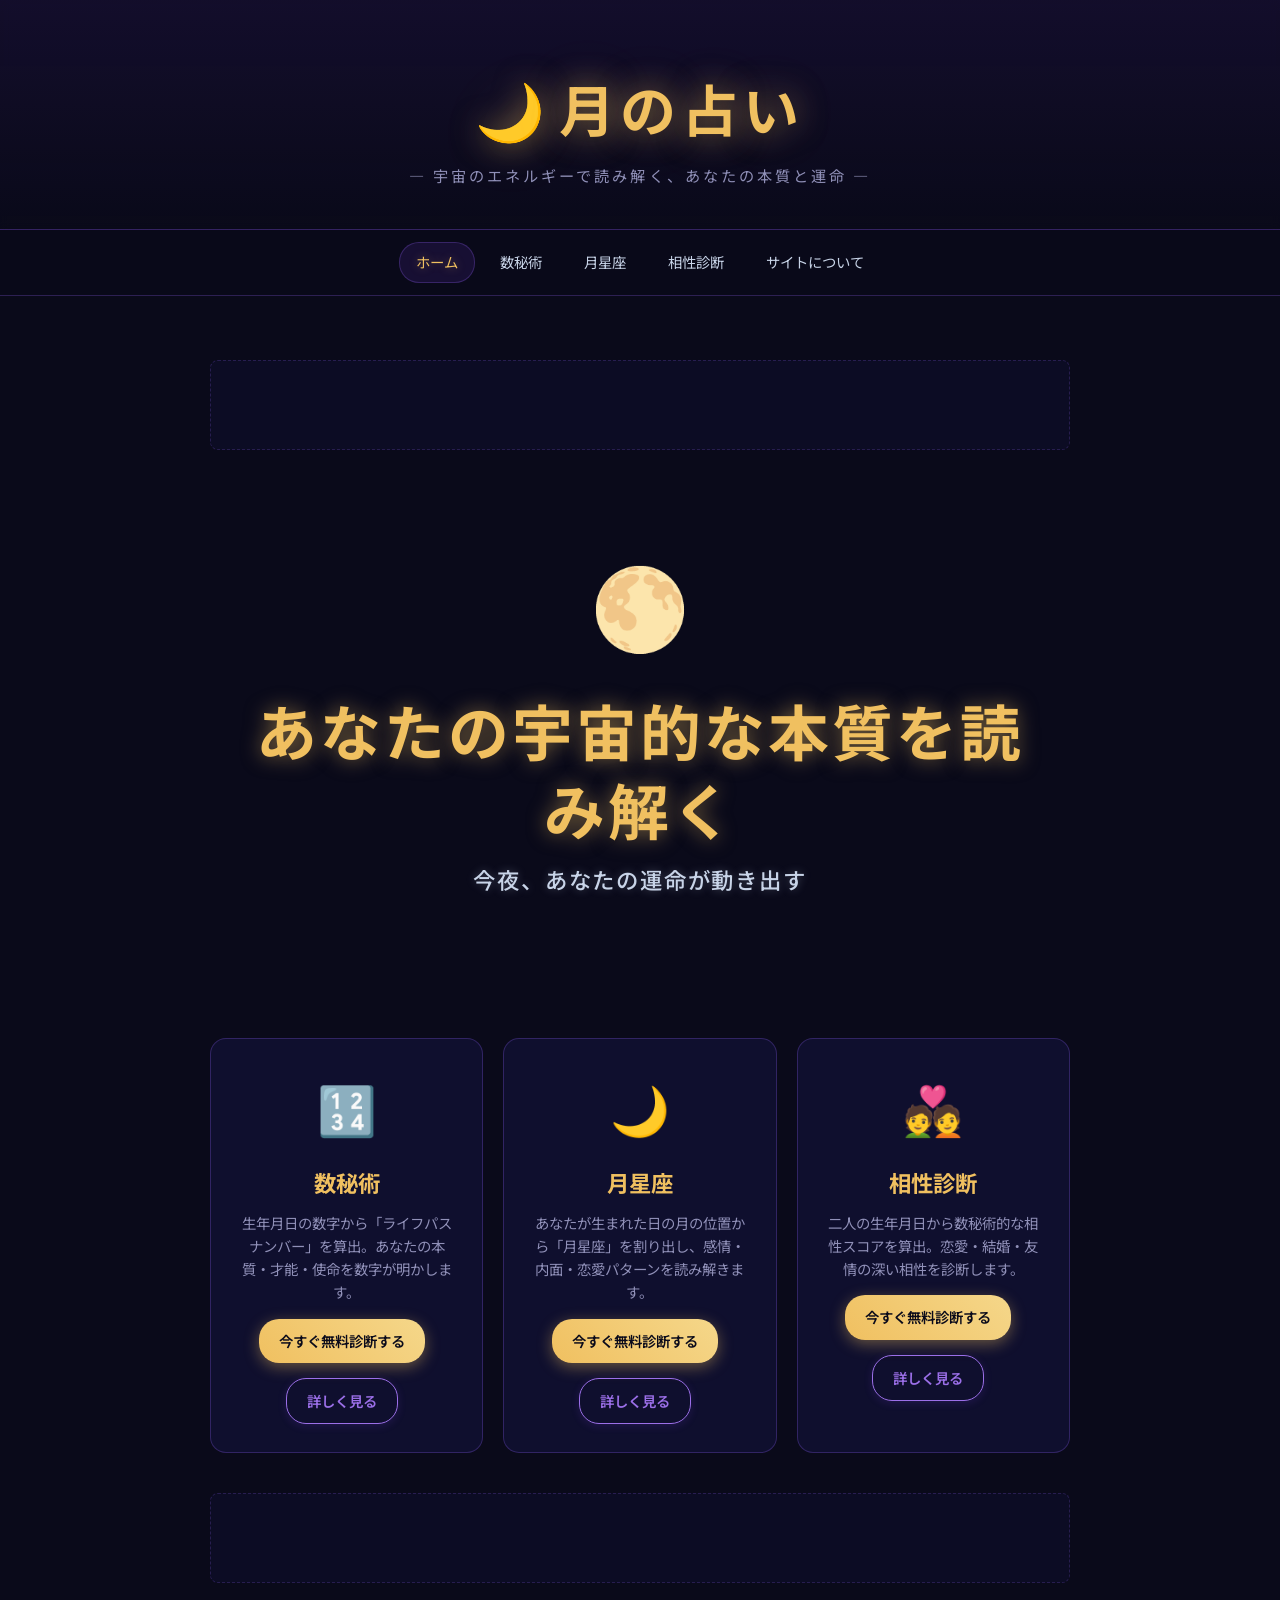
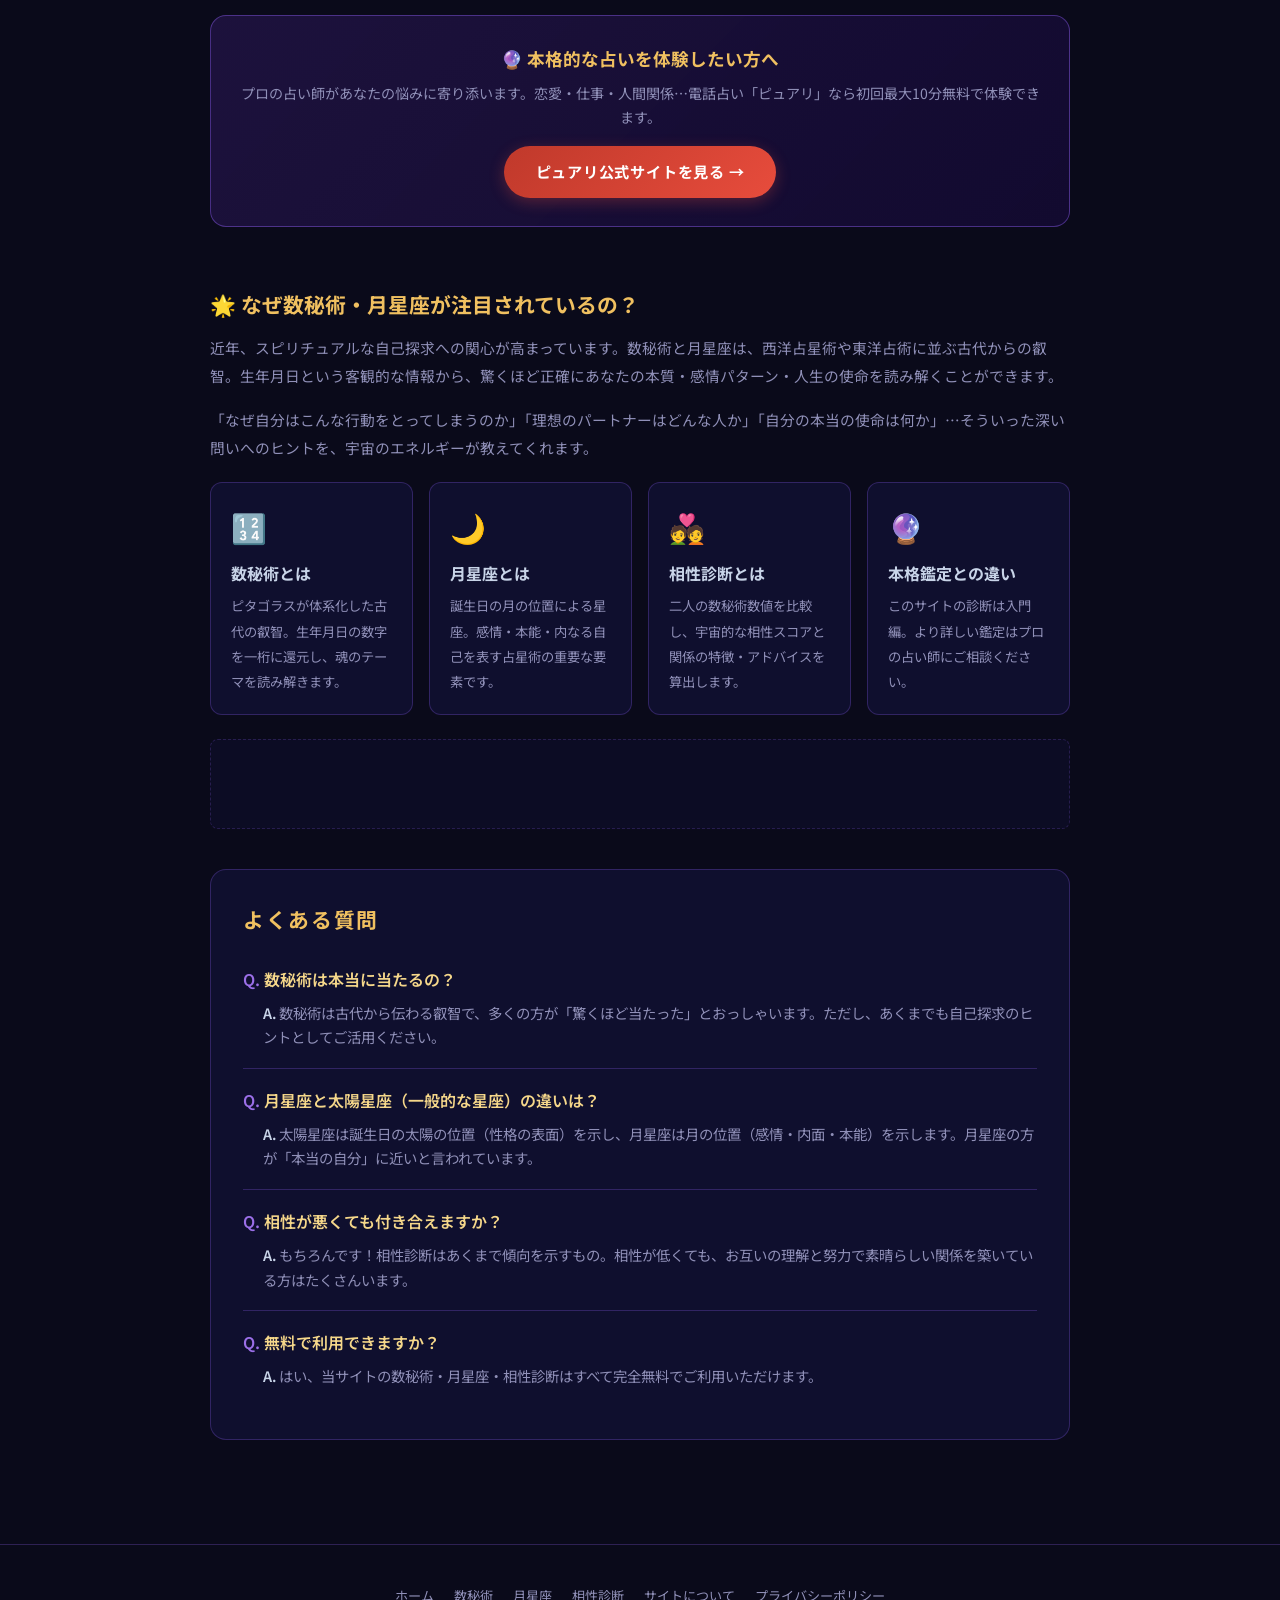
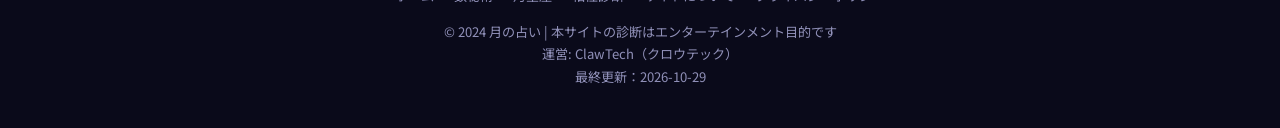
==== index.html @ c1b00e17 "信頼度表示: 運営者(ClawTech)と最終更新日を全ページに追加 フッターに運営者リンクと更新日、構造化データにdateModified/publisherを追加。 相場チェッカーで導入済みの信頼" ====
<!DOCTYPE html>
<html lang="ja">
<head>
  <meta charset="UTF-8">
  <meta name="viewport" content="width=device-width, initial-scale=1.0">
  <title>月の占い｜数秘術・月星座・相性診断【無料】生年月日で診断</title>
  <meta name="description" content="生年月日を入力するだけで数秘術・月星座・相性診断が無料でできます。あなたの本質・恋愛傾向・運命のパートナーを宇宙のエネルギーで読み解きます。">
  <meta name="keywords" content="占い,数秘術,月星座,相性診断,無料占い,生年月日,スピリチュアル,ライフパスナンバー">
  <meta name="robots" content="index, follow">
  <link rel="canonical" href="https://clawtech6477.github.io/tsuki-uranai/">

  <!-- Open Graph -->
  <meta property="og:title" content="月の占い｜数秘術・月星座・相性診断【無料】">
  <meta property="og:description" content="生年月日を入力するだけで数秘術・月星座・相性診断が無料でできます。">
  <meta property="og:type" content="website">
  <meta property="og:url" content="https://clawtech6477.github.io/tsuki-uranai/">
  <meta property="og:image" content="https://clawtech6477.github.io/tsuki-uranai/img/og-image.png">
  <meta name="twitter:card" content="summary_large_image">

  <!-- Google Fonts -->
  <link rel="preconnect" href="https://fonts.googleapis.com">
  <link rel="preconnect" href="https://fonts.gstatic.com" crossorigin>
  <link href="https://fonts.googleapis.com/css2?family=Noto+Sans+JP:wght@400;600;700&display=swap" rel="stylesheet">

  <!-- Google AdSense -->
  <script async src="https://pagead2.googlesyndication.com/pagead/js/adsbygoogle.js?client=ca-pub-XXXXXXXXXXXXXXXX" crossorigin="anonymous"></script>

  <link rel="stylesheet" href="css/style.css">

  <!-- Structured Data -->
  <script type="application/ld+json">
  {
    "@context": "https://schema.org",
    "@type": "WebSite",
    "name": "月の占い",
    "url": "https://clawtech6477.github.io/tsuki-uranai/",
    "description": "生年月日から数秘術・月星座・相性診断ができる無料スピリチュアル診断サイト",
    "dateModified": "2026-10-29",
    "publisher": { "@type": "Organization", "name": "ClawTech", "url": "https://clawtechjp.com/" },
    "potentialAction": {
      "@type": "SearchAction",
      "target": "https://clawtech6477.github.io/tsuki-uranai/search?q={search_term_string}",
      "query-input": "required name=search_term_string"
    }
  }
  </script>
<script async src="https://www.googletagmanager.com/gtag/js?id=G-RZ1TP2K3N0"></script>
<script>window.dataLayer=window.dataLayer||[];function gtag(){dataLayer.push(arguments);}gtag('js',new Date());gtag('config','G-RZ1TP2K3N0');</script>
</head>
<body>

<header>
  <div class="site-logo">
    <span class="moon-icon">🌙</span>月の占い
  </div>
  <p class="site-tagline">— 宇宙のエネルギーで読み解く、あなたの本質と運命 —</p>
</header>

<nav>
  <div class="nav-inner">
    <a href="index.html" class="active">ホーム</a>
    <a href="suuhi.html">数秘術</a>
    <a href="tsuki.html">月星座</a>
    <a href="aisho.html">相性診断</a>
    <a href="about.html">サイトについて</a>
  </div>
</nav>

<main>
  <!-- AdSense Banner Top -->
  <div class="ad-unit">
    <ins class="adsbygoogle"
         style="display:block"
         data-ad-client="ca-pub-XXXXXXXXXXXXXXXX"
         data-ad-slot="XXXXXXXXXX"
         data-ad-format="auto"
         data-full-width-responsive="true"></ins>
    <script>(adsbygoogle = window.adsbygoogle || []).push({});</script>
  </div>

  <!-- Hero -->
  <div class="hero">
    <span class="hero-moon">🌕</span>
    <h1>あなたの宇宙的な本質を読み解く</h1>
    <p class="hero-subtitle">今夜、あなたの運命が動き出す</p>
  </div>

  <!-- Feature Grid -->
  <div class="feature-grid">
    <div class="feature-card">
      <span class="feature-icon">🔢</span>
      <h2>数秘術</h2>
      <p>生年月日の数字から「ライフパスナンバー」を算出。あなたの本質・才能・使命を数字が明かします。</p>
      <div>
        <a href="suuhi.html" class="btn-primary">今すぐ無料診断する</a>
        <a href="about.html" class="btn-secondary">詳しく見る</a>
      </div>
    </div>
    <div class="feature-card">
      <span class="feature-icon">🌙</span>
      <h2>月星座</h2>
      <p>あなたが生まれた日の月の位置から「月星座」を割り出し、感情・内面・恋愛パターンを読み解きます。</p>
      <div>
        <a href="tsuki.html" class="btn-primary">今すぐ無料診断する</a>
        <a href="about.html" class="btn-secondary">詳しく見る</a>
      </div>
    </div>
    <div class="feature-card">
      <span class="feature-icon">💑</span>
      <h2>相性診断</h2>
      <p>二人の生年月日から数秘術的な相性スコアを算出。恋愛・結婚・友情の深い相性を診断します。</p>
      <div>
        <a href="aisho.html" class="btn-primary">今すぐ無料診断する</a>
        <a href="about.html" class="btn-secondary">詳しく見る</a>
      </div>
    </div>
  </div>

  <!-- AdSense Rectangle -->
  <div class="ad-unit">
    <ins class="adsbygoogle"
         style="display:block"
         data-ad-client="ca-pub-XXXXXXXXXXXXXXXX"
         data-ad-slot="XXXXXXXXXX"
         data-ad-format="rectangle"
         data-full-width-responsive="true"></ins>
    <script>(adsbygoogle = window.adsbygoogle || []).push({});</script>
  </div>

  <!-- Purely ASP Banner -->
  <div class="asp-banner">
    <h3>🔮 本格的な占いを体験したい方へ</h3>
    <p>プロの占い師があなたの悩みに寄り添います。恋愛・仕事・人間関係…電話占い「ピュアリ」なら初回最大10分無料で体験できます。</p>
    <a href="https://px.a8.net/svt/ejp?a8mat=XXXXX" rel="nofollow sponsored" target="_blank" class="btn-asp">
      ピュアリ公式サイトを見る →
    </a>
  </div>

  <!-- Info Section -->
  <div class="info-section">
    <h2>🌟 なぜ数秘術・月星座が注目されているの？</h2>
    <p>
      近年、スピリチュアルな自己探求への関心が高まっています。数秘術と月星座は、西洋占星術や東洋占術に並ぶ古代からの叡智。生年月日という客観的な情報から、驚くほど正確にあなたの本質・感情パターン・人生の使命を読み解くことができます。
    </p>
    <p>
      「なぜ自分はこんな行動をとってしまうのか」「理想のパートナーはどんな人か」「自分の本当の使命は何か」…そういった深い問いへのヒントを、宇宙のエネルギーが教えてくれます。
    </p>

    <div class="info-grid">
      <div class="info-item">
        <span class="info-icon">🔢</span>
        <h3>数秘術とは</h3>
        <p>ピタゴラスが体系化した古代の叡智。生年月日の数字を一桁に還元し、魂のテーマを読み解きます。</p>
      </div>
      <div class="info-item">
        <span class="info-icon">🌙</span>
        <h3>月星座とは</h3>
        <p>誕生日の月の位置による星座。感情・本能・内なる自己を表す占星術の重要な要素です。</p>
      </div>
      <div class="info-item">
        <span class="info-icon">💑</span>
        <h3>相性診断とは</h3>
        <p>二人の数秘術数値を比較し、宇宙的な相性スコアと関係の特徴・アドバイスを算出します。</p>
      </div>
      <div class="info-item">
        <span class="info-icon">🔮</span>
        <h3>本格鑑定との違い</h3>
        <p>このサイトの診断は入門編。より詳しい鑑定はプロの占い師にご相談ください。</p>
      </div>
    </div>
  </div>

  <!-- AdSense Bottom -->
  <div class="ad-unit">
    <ins class="adsbygoogle"
         style="display:block"
         data-ad-client="ca-pub-XXXXXXXXXXXXXXXX"
         data-ad-slot="XXXXXXXXXX"
         data-ad-format="auto"
         data-full-width-responsive="true"></ins>
    <script>(adsbygoogle = window.adsbygoogle || []).push({});</script>
  </div>

  <!-- FAQ -->
  <div class="card" style="margin-top:40px;">
    <h2 class="section-title" style="font-size:1.3rem;text-align:left;">よくある質問</h2>
    <div class="faq-item">
      <div class="faq-q">数秘術は本当に当たるの？</div>
      <div class="faq-a">数秘術は古代から伝わる叡智で、多くの方が「驚くほど当たった」とおっしゃいます。ただし、あくまでも自己探求のヒントとしてご活用ください。</div>
    </div>
    <div class="faq-item">
      <div class="faq-q">月星座と太陽星座（一般的な星座）の違いは？</div>
      <div class="faq-a">太陽星座は誕生日の太陽の位置（性格の表面）を示し、月星座は月の位置（感情・内面・本能）を示します。月星座の方が「本当の自分」に近いと言われています。</div>
    </div>
    <div class="faq-item">
      <div class="faq-q">相性が悪くても付き合えますか？</div>
      <div class="faq-a">もちろんです！相性診断はあくまで傾向を示すもの。相性が低くても、お互いの理解と努力で素晴らしい関係を築いている方はたくさんいます。</div>
    </div>
    <div class="faq-item">
      <div class="faq-q">無料で利用できますか？</div>
      <div class="faq-a">はい、当サイトの数秘術・月星座・相性診断はすべて完全無料でご利用いただけます。</div>
    </div>
  </div>
</main>

<footer>
  <div class="footer-links">
    <a href="index.html">ホーム</a>
    <a href="suuhi.html">数秘術</a>
    <a href="tsuki.html">月星座</a>
    <a href="aisho.html">相性診断</a>
    <a href="about.html">サイトについて</a>
    <a href="privacy.html">プライバシーポリシー</a>
  </div>
  <p>© 2024 月の占い | 本サイトの診断はエンターテインメント目的です</p>
  <p>運営: <a href="https://clawtechjp.com/" target="_blank" rel="noopener">ClawTech（クロウテック）</a></p>
  <p>最終更新：2026-10-29</p>
</footer>

<a href="#" class="scroll-top">↑</a>

<script src="js/main.js"></script>
</body>
</html>
---- css/style.css ----
/* =============================================
   月の占い - Main Stylesheet
   ============================================= */

:root {
  --bg-dark: #0a0a1a;
  --bg-card: #0f0f2e;
  --bg-card2: #12123a;
  --purple: #6b35c8;
  --purple-light: #9b6fe8;
  --gold: #f0c060;
  --gold-light: #f5d78a;
  --silver: #c8d4e8;
  --text: #e8e0f0;
  --text-muted: #9090b8;
  --border: rgba(150, 100, 255, 0.25);
  --glow: rgba(107, 53, 200, 0.4);
  --moon-color: #f5d78a;
}

*, *::before, *::after { box-sizing: border-box; margin: 0; padding: 0; }

html { scroll-behavior: smooth; }

body {
  font-family: 'Noto Sans JP', 'Hiragino Sans', 'Yu Gothic', sans-serif;
  background: var(--bg-dark);
  color: var(--text);
  min-height: 100vh;
  line-height: 1.7;
  background-image:
    radial-gradient(ellipse at 20% 20%, rgba(107,53,200,0.15) 0%, transparent 50%),
    radial-gradient(ellipse at 80% 80%, rgba(30,10,80,0.3) 0%, transparent 50%),
    /* Adding star background for aesthetic */
    url('data:image/svg+xml;utf8,<svg xmlns="http://www.w3.org/2000/svg" width="100%" height="100%"><rect fill="%230a0a1a" width="100%" height="100%"/><defs><filter id="filter2" x="-50%" y="-50%" width="200%" height="200%" color-interpolation-filters="sRGB"><feFlood flood-color="%23fff" result="flood"/><feComposite in="flood" in2="SourceGraphic" operator="in" result="composite"/><feGaussianBlur in="composite" stdDeviation="1.5" result="blur"/></filter><filter id="filter3" x="-50%" y="-50%" width="200%" height="200%" color-interpolation-filters="sRGB"><feFlood flood-color="%23fff" result="flood"/><feComposite in="flood" in2="SourceGraphic" operator="in" result="composite"/><feGaussianBlur in="composite" stdDeviation="1" result="blur"/></filter></defs><g filter="url(%23filter2)"><circle cx="10%" cy="15%" r="0.5" fill="%23fff"><animate attributeName="opacity" dur="3s" repeatCount="indefinite" values="0.8;0.3;0.8"/></circle><circle cx="30%" cy="40%" r="0.8" fill="%23fff"><animate attributeName="opacity" dur="4s" repeatCount="indefinite" values="0.6;0.2;0.6"/></circle><circle cx="50%" cy="10%" r="1" fill="%23fff"><animate attributeName="opacity" dur="3.5s" repeatCount="indefinite" values="0.9;0.4;0.9"/></circle><circle cx="70%" cy="60%" r="0.6" fill="%23fff"><animate attributeName="opacity" dur="2.8s" repeatCount="indefinite" values="0.5;0.1;0.5"/></circle><circle cx="85%" cy="25%" r="0.9" fill="%23fff"><animate attributeName="opacity" dur="4.2s" repeatCount="indefinite" values="0.7;0.2;0.7"/></circle><circle cx="15%" cy="70%" r="0.7" fill="%23fff"><animate attributeName="opacity" dur="3.7s" repeatCount="indefinite" values="0.4;0.1;0.4"/></circle><circle cx="60%" cy="80%" r="1.1" fill="%23fff"><animate attributeName="opacity" dur="3.2s" repeatCount="indefinite" values="0.6;0.2;0.6"/></circle><circle cx="45%" cy="55%" r="0.5" fill="%23fff"><animate attributeName="opacity" dur="4.5s" repeatCount="indefinite" values="0.3;0.1;0.3"/></circle></g><g filter="url(%23filter3)"><circle cx="20%" cy="5%" r="0.4" fill="%23fff"><animate attributeName="opacity" dur="5s" repeatCount="indefinite" values="0.7;0.2;0.7"/></circle><circle cx="5%" cy="80%" r="0.7" fill="%23fff"><animate attributeName="opacity" dur="3.9s" repeatCount="indefinite" values="0.5;0.1;0.5"/></circle><circle cx="95%" cy="70%" r="0.6" fill="%23fff"><animate attributeName="opacity" dur="4.1s" repeatCount="indefinite" values="0.8;0.3;0.8"/></circle></g></svg>') no-repeat center center / cover;
}

header {
  position: relative;
  z-index: 10;
  text-align: center;
  padding: 60px 20px 40px;
  border-bottom: 1px solid var(--border);
  background: linear-gradient(180deg, rgba(107,53,200,0.1) 0%, transparent 100%);
  /* Ensure header background doesn't block stars */
  background-color: rgba(10, 10, 26, 0.7);
  backdrop-filter: blur(5px);
}

.site-logo {
  font-size: clamp(2rem, 6vw, 3.5rem);
  font-weight: 700;
  letter-spacing: 0.1em;
  color: var(--gold);
  text-shadow: 0 0 30px rgba(240,192,96,0.5), 0 0 60px rgba(240,192,96,0.2);
  margin-bottom: 8px;
}

.site-logo .moon-icon {
  display: inline-block;
  margin-right: 8px;
  animation: moonPulse 3s ease-in-out infinite;
}

@keyframes moonPulse {
  0%, 100% { text-shadow: 0 0 20px rgba(240,192,96,0.6); }
  50% { text-shadow: 0 0 40px rgba(240,192,96,0.9), 0 0 80px rgba(240,192,96,0.4); }
}

.site-tagline {
  color: var(--text-muted);
  font-size: 0.95rem;
  letter-spacing: 0.2em;
}

/* ---- Navigation ---- */
nav {
  position: sticky;
  top: 0;
  z-index: 100;
  background: rgba(10,10,26,0.95);
  backdrop-filter: blur(12px);
  border-bottom: 1px solid var(--border);
  padding: 0 20px;
}

.nav-inner {
  max-width: 900px;
  margin: 0 auto;
  display: flex;
  align-items: center;
  justify-content: center;
  gap: 8px;
  flex-wrap: wrap;
  padding: 12px 0;
}

.nav-inner a {
  color: var(--silver);
  text-decoration: none;
  padding: 7px 16px;
  border-radius: 20px;
  font-size: 0.9rem;
  transition: all 0.25s;
  border: 1px solid transparent;
}

.nav-inner a:hover,
.nav-inner a.active {
  color: var(--gold);
  border-color: var(--border);
  background: rgba(107,53,200,0.15);
  text-shadow: 0 0 10px rgba(240,192,96,0.4);
}

/* ---- Main Layout ---- */
main {
  position: relative;
  z-index: 1;
  max-width: 900px;
  margin: 0 auto;
  padding: 40px 20px 80px;
}

/* ---- Section Headings ---- */
.section-title {
  text-align: center;
  font-size: clamp(1.5rem, 4vw, 2.2rem);
  color: var(--gold);
  margin-bottom: 10px;
  letter-spacing: 0.08em;
}

.section-subtitle {
  text-align: center;
  color: var(--text-muted);
  margin-bottom: 40px;
  font-size: 0.95rem;
}

.divider {
  width: 60px;
  height: 2px;
  background: linear-gradient(90deg, transparent, var(--purple-light), transparent);
  margin: 12px auto 40px;
}

/* ---- Cards ---- */
.card {
  background: var(--bg-card);
  border: 1px solid var(--border);
  border-radius: 16px;
  padding: 32px;
  margin-bottom: 24px;
  transition: border-color 0.3s, box-shadow 0.3s;
}

.card:hover {
  border-color: rgba(150,100,255,0.5);
  box-shadow: 0 4px 30px var(--glow);
}

/* ---- Hero Section ---- */
.hero {
  text-align: center;
  padding: 60px 20px;
}

.hero-moon {
  font-size: 5rem;
  display: block;
  margin-bottom: 20px;
  animation: moonFloat 4s ease-in-out infinite;
}

@keyframes moonFloat {
  0%, 100% { transform: translateY(0); }
  50% { transform: translateY(-12px); }
}

.hero h1 {
  font-size: clamp(2rem, 6vw, 3.8rem); /* Larger, more impactful font size */
  color: var(--gold);
  margin-bottom: 12px; /* Reduced margin, subtitle comes next */
  line-height: 1.3;
  letter-spacing: 0.05em;
  text-shadow: 0 0 20px rgba(240,192,96,0.5); /* Enhanced text shadow */
}

.hero-subtitle { /* New style for the catchphrase */
  color: var(--silver); /* Brighter color */
  max-width: 600px;
  margin: 0 auto 40px; /* More space below */
  font-size: clamp(1rem, 2.5vw, 1.4rem); /* Responsive font size */
  font-weight: 500;
  letter-spacing: 0.08em;
  text-shadow: 0 0 10px rgba(192,204,232,0.3);
}

.feature-actions { /* Styling for the new CTA buttons within feature cards */
  margin-top: 20px;
  display: flex;
  flex-direction: column;
  gap: 10px;
}

/* ---- Feature Grid ---- */
.feature-grid {
  display: grid;
  grid-template-columns: repeat(auto-fit, minmax(240px, 1fr));
  gap: 20px;
  margin: 40px 0;
}

.feature-card {
  background: var(--bg-card);
  border: 1px solid var(--border);
  border-radius: 16px;
  padding: 28px 24px;
  text-align: center;
  text-decoration: none;
  color: var(--text);
  transition: all 0.3s;
  display: block;
}

.feature-card:hover {
  border-color: rgba(150,100,255,0.5);
  box-shadow: 0 8px 30px var(--glow);
  transform: translateY(-5px);
}

.feature-icon {
  font-size: 3rem;
  margin-bottom: 15px;
  display: block;
}

.feature-card h2 {
  font-size: 1.4rem;
  color: var(--gold);
  margin-bottom: 10px;
}

.feature-card p {
  font-size: 0.9rem;
  color: var(--text-muted);
  line-height: 1.6;
}

/* ボタンのスタイルを調整 */
.feature-card .btn-primary,
.feature-card .btn-secondary {
  display: inline-block; /* インラインブロックで横並びに */
  width: auto; /* 幅を自動調整 */
  padding: 10px 20px;
  border-radius: 20px;
  font-size: 0.9rem;
  font-weight: 600;
  text-decoration: none;
  transition: all 0.3s ease;
  margin-top: 15px; /* カード内の要素としてマージンを調整 */
  margin-right: 10px; /* ボタン間のスペース */
}

.feature-card .btn-primary {
  background-image: linear-gradient(45deg, var(--gold), var(--gold-light));
  color: var(--bg-dark);
  border: none;
  box-shadow: 0 4px 15px rgba(240,192,96,0.4);
}

.feature-card .btn-primary:hover {
  transform: translateY(-2px);
  box-shadow: 0 6px 20px rgba(240,192,96,0.6);
}

.feature-card .btn-secondary {
  background: transparent;
  color: var(--purple-light);
  border: 1px solid var(--purple-light);
  box-shadow: 0 2px 8px rgba(107,53,200,0.2);
}

.feature-card .btn-secondary:hover {
  background: rgba(107,53,200,0.1);
  color: var(--gold);
  border-color: var(--gold);
}

/* ---- Form Styles ---- */
.uranai-form {
  background: var(--bg-card);
  border: 1px solid var(--border);
  border-radius: 20px;
  padding: 40px 36px;
  margin-bottom: 32px;
  box-shadow: 0 0 30px rgba(107, 53, 200, 0.1); /* Subtle glow for forms too */
}

.form-title {
  font-size: 1.4rem;
  color: var(--gold);
  margin-bottom: 24px;
  text-align: center;
}

.form-group {
  margin-bottom: 20px;
}

.form-group label {
  display: block;
  color: var(--silver);
  font-size: 0.9rem;
  margin-bottom: 8px;
  letter-spacing: 0.05em;
}

.form-group input,
.form-group select {
  width: 100%;
  background: rgba(15,15,46,0.8);
  border: 1px solid var(--border);
  border-radius: 10px;
  padding: 12px 16px;
  color: var(--text);
  font-size: 1rem;
  font-family: inherit;
  transition: border-color 0.25s, box-shadow 0.25s;
  appearance: none;
}

.form-group input:focus,
.form-group select:focus {
  outline: none;
  border-color: var(--purple-light);
  box-shadow: 0 0 0 3px rgba(107,53,200,0.2);
}

.form-row {
  display: grid;
  grid-template-columns: 1fr 1fr;
  gap: 16px;
}

.btn-uranai {
  display: block;
  width: 100%;
  padding: 18px 24px; /* Larger padding */
  background: linear-gradient(135deg, var(--purple-light), var(--purple)); /* Lighter purple dominant */
  border: none; /* Remove border for a cleaner look */
  border-radius: 15px; /* More rounded corners */
  color: #fff;
  font-size: 1.2rem; /* Larger font size */
  font-family: inherit;
  font-weight: 700; /* Bolder font */
  letter-spacing: 0.12em; /* More spacing */
  cursor: pointer;
  transition: all 0.35s ease; /* Smoother transition */
  margin-top: 15px; /* More space above */
  text-shadow: 0 0 15px rgba(255,255,255,0.4); /* Stronger text shadow */
  box-shadow: 0 8px 30px var(--glow); /* Pronounced shadow */
}

.btn-uranai:hover {
  background: linear-gradient(135deg, var(--purple), #4a1fa8); /* Deeper shade on hover */
  box-shadow: 0 12px 40px rgba(107,53,200,0.6); /* Even stronger shadow */
  transform: translateY(-4px) scale(1.01); /* Lift and subtle scale */
}

.btn-uranai:active {
  transform: translateY(0);
  box-shadow: 0 4px 15px var(--glow); /* Reset shadow on active */
}

/* ---- Result Box ---- */
#result, .result-box {
  display: none;
  background: linear-gradient(135deg, rgba(15,15,46,0.95), rgba(30,15,70,0.95));
  border: 1px solid var(--purple-light);
  border-radius: 20px;
  padding: 40px 36px;
  margin-top: 24px;
  position: relative;
  overflow: hidden;
}

#result.show, .result-box.show {
  display: block;
  animation: fadeInUp 0.5s ease-out;
}

@keyframes fadeInUp {
  from { opacity: 0; transform: translateY(20px); }
  to { opacity: 1; transform: translateY(0); }
}

#result::before, .result-box::before {
  content: '';
  position: absolute;
  top: -50%;
  right: -20%;
  width: 300px;
  height: 300px;
  background: radial-gradient(circle, rgba(107,53,200,0.1) 0%, transparent 70%);
  pointer-events: none;
}

.result-number {
  font-size: 5rem;
  font-weight: 700;
  color: var(--gold);
  text-align: center;
  display: block;
  text-shadow: 0 0 30px rgba(240,192,96,0.5);
  margin-bottom: 8px;
}

.result-title {
  font-size: 1.6rem;
  color: var(--gold-light);
  text-align: center;
  margin-bottom: 20px;
}

.result-sign {
  font-size: 3.5rem;
  text-align: center;
  display: block;
  margin-bottom: 12px;
  animation: moonFloat 4s ease-in-out infinite;
}

.result-label {
  display: inline-block;
  background: rgba(107,53,200,0.3);
  border: 1px solid var(--purple-light);
  border-radius: 8px;
  padding: 4px 14px;
  font-size: 0.85rem;
  color: var(--purple-light);
  margin-bottom: 12px;
}

.result-section {
  margin-bottom: 24px;
}

.result-section h3 {
  color: var(--gold);
  font-size: 1rem;
  margin-bottom: 10px;
  padding-bottom: 6px;
  border-bottom: 1px solid var(--border);
  letter-spacing: 0.08em;
}

.result-section p {
  color: var(--text);
  font-size: 0.95rem;
  line-height: 1.8;
}

.trait-list {
  display: flex;
  flex-wrap: wrap;
  gap: 8px;
  margin-top: 10px;
}

.trait-tag {
  padding: 4px 14px;
  border-radius: 20px;
  font-size: 0.82rem;
  background: rgba(107,53,200,0.2);
  border: 1px solid var(--border);
  color: var(--silver);
}

.compatibility-score {
  text-align: center;
  margin-bottom: 28px;
}

.score-circle {
  display: inline-block;
  width: 120px;
  height: 120px;
  border-radius: 50%;
  border: 3px solid var(--gold);
  line-height: 1;
  display: flex;
  align-items: center;
  justify-content: center;
  flex-direction: column;
  margin: 0 auto 12px;
  background: radial-gradient(circle, rgba(240,192,96,0.1) 0%, transparent 70%);
  box-shadow: 0 0 30px rgba(240,192,96,0.2);
}

.score-num {
  font-size: 2.4rem;
  font-weight: 700;
  color: var(--gold);
  line-height: 1;
}

.score-pct {
  font-size: 0.8rem;
  color: var(--gold-light);
}

.score-bar-wrap {
  background: rgba(255,255,255,0.08);
  border-radius: 8px;
  height: 10px;
  margin: 8px 0;
  overflow: hidden;
}

.score-bar {
  height: 100%;
  border-radius: 8px;
  background: linear-gradient(90deg, var(--purple), var(--gold));
  transition: width 1s ease-out;
}

/* ---- AdSense Placeholders ---- */
.ad-unit {
  background: rgba(15,15,46,0.5);
  border: 1px dashed rgba(150,100,255,0.2);
  border-radius: 8px;
  padding: 12px;
  text-align: center;
  margin: 24px 0;
  min-height: 90px;
  display: flex;
  align-items: center;
  justify-content: center;
  color: var(--text-muted);
  font-size: 0.75rem;
}

.ad-unit ins { display: block; width: 100%; }

/* ---- ASP Banner ---- */
.asp-banner {
  background: linear-gradient(135deg, rgba(107,53,200,0.2), rgba(30,10,80,0.4));
  border: 1px solid rgba(150,100,255,0.4);
  border-radius: 16px;
  padding: 28px 24px;
  text-align: center;
  margin: 32px 0;
}

.asp-banner h3 {
  color: var(--gold);
  font-size: 1.1rem;
  margin-bottom: 8px;
}

.asp-banner p {
  color: var(--text-muted);
  font-size: 0.88rem;
  margin-bottom: 16px;
}

.btn-asp {
  display: inline-block;
  padding: 13px 32px;
  background: linear-gradient(135deg, #c0392b, #e74c3c);
  border-radius: 30px;
  color: #fff;
  text-decoration: none;
  font-weight: 700;
  font-size: 0.95rem;
  letter-spacing: 0.05em;
  transition: all 0.3s;
  box-shadow: 0 4px 15px rgba(231,76,60,0.3);
}

.btn-asp:hover {
  transform: translateY(-2px);
  box-shadow: 0 6px 25px rgba(231,76,60,0.5);
}

/* ---- Info Sections ---- */
.info-section {
  margin-top: 60px;
}

.info-section h2 {
  font-size: 1.3rem;
  color: var(--gold);
  margin-bottom: 12px;
}

.info-section p {
  color: var(--text-muted);
  font-size: 0.92rem;
  line-height: 1.9;
  margin-bottom: 16px;
}

.info-grid {
  display: grid;
  grid-template-columns: repeat(auto-fit, minmax(200px, 1fr));
  gap: 16px;
  margin: 20px 0;
}

.info-item {
  background: var(--bg-card);
  border: 1px solid var(--border);
  border-radius: 12px;
  padding: 20px;
}

.info-item .info-icon {
  font-size: 1.8rem;
  margin-bottom: 8px;
  display: block;
}

.info-item h3 {
  font-size: 1rem;
  color: var(--silver);
  margin-bottom: 6px;
}

.info-item p {
  font-size: 0.83rem;
  color: var(--text-muted);
  margin-bottom: 0;
}

/* ---- FAQ ---- */
.faq-item {
  border-bottom: 1px solid var(--border);
  padding: 18px 0;
}

.faq-item:last-child { border-bottom: none; }

.faq-q {
  color: var(--gold-light);
  font-weight: 600;
  margin-bottom: 8px;
  cursor: pointer;
}

.faq-q::before { content: 'Q. '; color: var(--purple-light); }

.faq-a {
  color: var(--text-muted);
  font-size: 0.9rem;
  padding-left: 20px;
}

.faq-a::before { content: 'A. '; color: var(--silver); font-weight: 600; }

/* ---- Footer ---- */
footer {
  position: relative;
  z-index: 1;
  text-align: center;
  padding: 40px 20px;
  border-top: 1px solid var(--border);
  color: var(--text-muted);
  font-size: 0.82rem;
}

footer a {
  color: var(--text-muted);
  text-decoration: none;
}

footer a:hover { color: var(--gold); }

.footer-links {
  display: flex;
  justify-content: center;
  gap: 20px;
  margin-bottom: 14px;
  flex-wrap: wrap;
}

/* ---- Breadcrumb ---- */
.breadcrumb {
  font-size: 0.82rem;
  color: var(--text-muted);
  margin-bottom: 28px;
}

.breadcrumb a {
  color: var(--text-muted);
  text-decoration: none;
}

.breadcrumb a:hover { color: var(--gold); }

.breadcrumb span { margin: 0 6px; }

/* ---- Responsive ---- */
@media (max-width: 600px) {
  .uranai-form { padding: 28px 20px; }
  #result, .result-box { padding: 28px 20px; }
  .form-row { grid-template-columns: 1fr; }
  .asp-banner { padding: 22px 16px; }
}

/* ---- Loading Animation ---- */
.loading {
  text-align: center;
  padding: 20px;
  display: none;
}

.loading.show { display: block; }

.spinner {
  display: inline-block;
  width: 40px;
  height: 40px;
  border: 3px solid rgba(107,53,200,0.3);
  border-top-color: var(--purple-light);
  border-radius: 50%;
  animation: spin 0.8s linear infinite;
}

@keyframes spin { to { transform: rotate(360deg); } }

/* ---- Scroll to top ---- */
.scroll-top {
  position: fixed;
  bottom: 30px;
  right: 30px;
  width: 44px;
  height: 44px;
  background: rgba(107,53,200,0.8);
  border: 1px solid var(--purple-light);
  border-radius: 50%;
  cursor: pointer;
  display: none;
  align-items: center;
  justify-content: center;
  font-size: 1.2rem;
  color: white;
  transition: all 0.3s;
  z-index: 200;
  text-decoration: none;
}

.scroll-top.show { display: flex; }
.scroll-top:hover { background: var(--purple); box-shadow: 0 4px 15px var(--glow); }
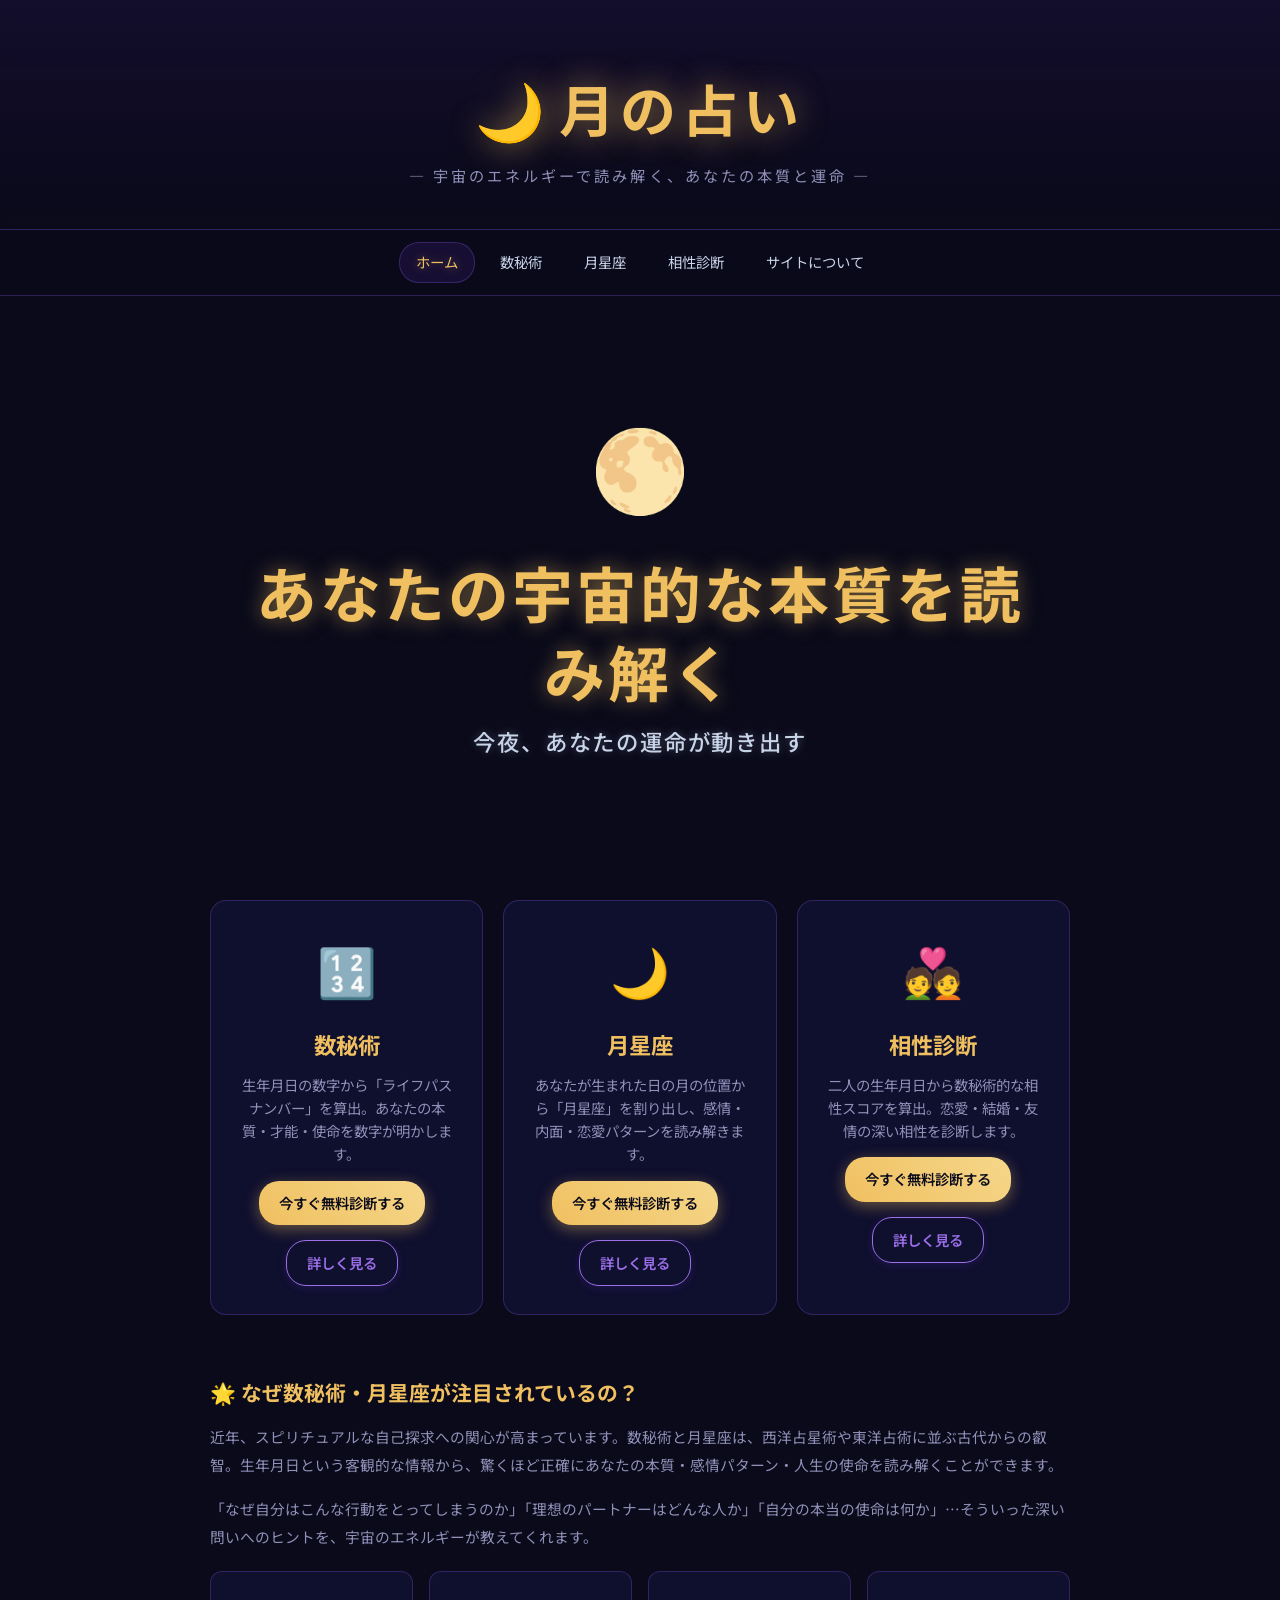
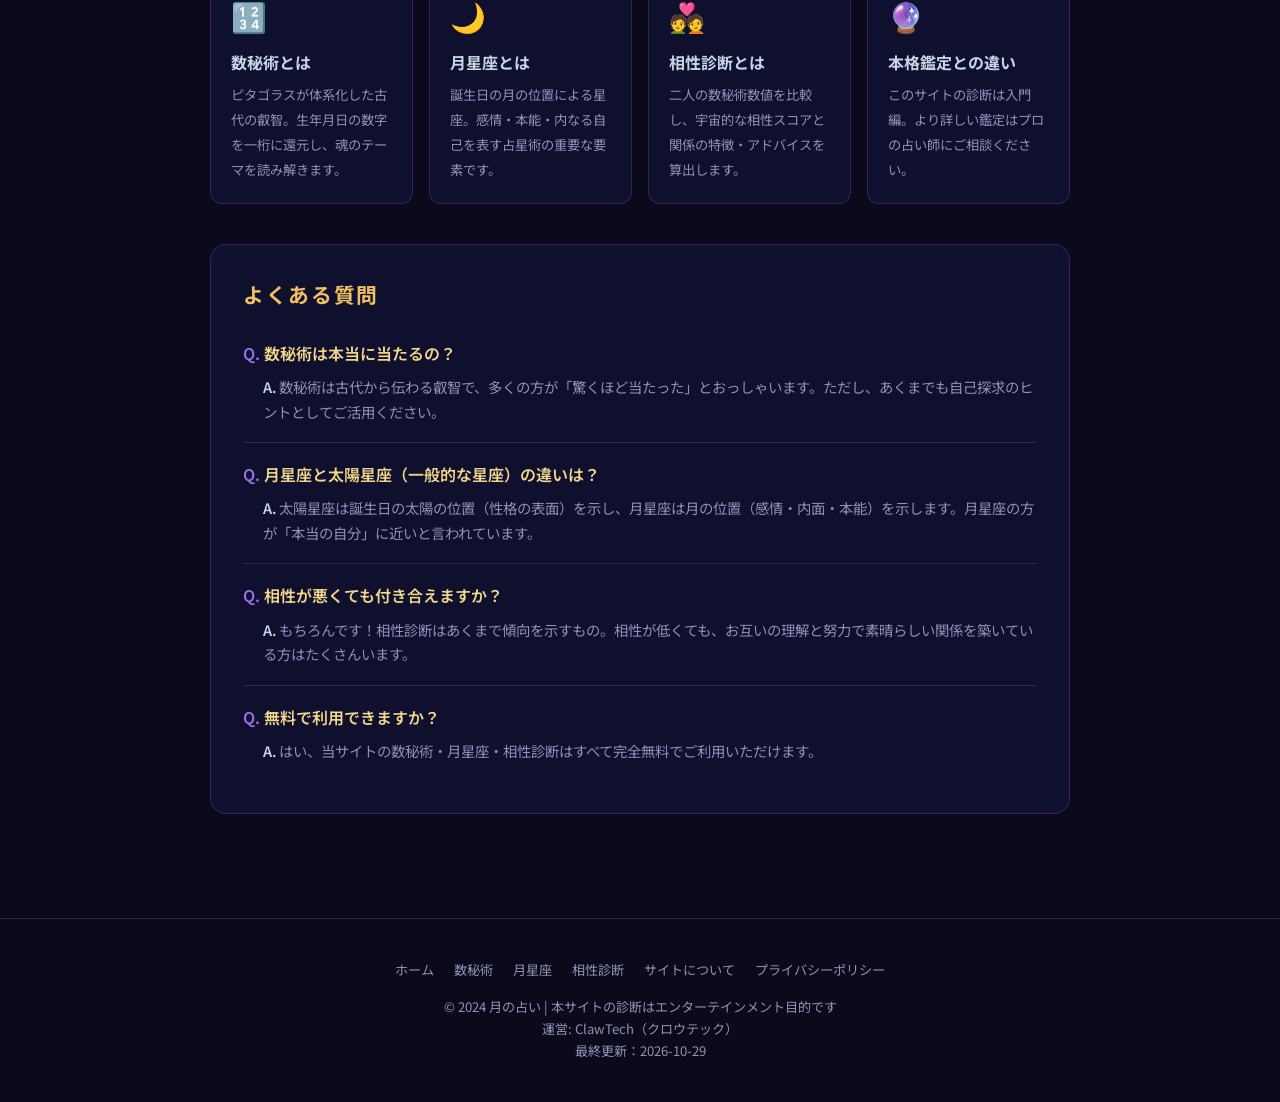
==== commit d893a5a9: "仮の広告枠とダミーのアフィリンク(a8mat=XXXXX)を削除 Co-Authored-By: Claude Opus 5.5 <noreply@anthropic.com> Claude-Sess" ====
--- a/index.html
+++ b/index.html
@@ -20,10 +20,9 @@
   <!-- Google Fonts -->
   <link rel="preconnect" href="https://fonts.googleapis.com">
   <link rel="preconnect" href="https://fonts.gstatic.com" crossorigin>
-  <link href="https://fonts.googleapis.com/css2?family=Noto+Sans+JP:wght@400;600;700&display=swap" rel="stylesheet">
+  <link rel="preload" as="style" href="https://fonts.googleapis.com/css2?family=Noto+Sans+JP:wght@400;600;700&display=optional" onload="this.onload=null;this.rel='stylesheet'"><noscript><link rel="preload" as="style" href="https://fonts.googleapis.com/css2?family=Noto+Sans+JP:wght@400;600;700&display=optional" onload="this.onload=null;this.rel='stylesheet'"><noscript><link rel="stylesheet" href="https://fonts.googleapis.com/css2?family=Noto+Sans+JP:wght@400;600;700&display=optional"></noscript></noscript>
 
   <!-- Google AdSense -->
-  <script async src="https://pagead2.googlesyndication.com/pagead/js/adsbygoogle.js?client=ca-pub-XXXXXXXXXXXXXXXX" crossorigin="anonymous"></script>
 
   <link rel="stylesheet" href="css/style.css">
 
@@ -67,16 +66,6 @@
 </nav>
 
 <main>
-  <!-- AdSense Banner Top -->
-  <div class="ad-unit">
-    <ins class="adsbygoogle"
-         style="display:block"
-         data-ad-client="ca-pub-XXXXXXXXXXXXXXXX"
-         data-ad-slot="XXXXXXXXXX"
-         data-ad-format="auto"
-         data-full-width-responsive="true"></ins>
-    <script>(adsbygoogle = window.adsbygoogle || []).push({});</script>
-  </div>
 
   <!-- Hero -->
   <div class="hero">
@@ -116,26 +105,6 @@
     </div>
   </div>
 
-  <!-- AdSense Rectangle -->
-  <div class="ad-unit">
-    <ins class="adsbygoogle"
-         style="display:block"
-         data-ad-client="ca-pub-XXXXXXXXXXXXXXXX"
-         data-ad-slot="XXXXXXXXXX"
-         data-ad-format="rectangle"
-         data-full-width-responsive="true"></ins>
-    <script>(adsbygoogle = window.adsbygoogle || []).push({});</script>
-  </div>
-
-  <!-- Purely ASP Banner -->
-  <div class="asp-banner">
-    <h3>🔮 本格的な占いを体験したい方へ</h3>
-    <p>プロの占い師があなたの悩みに寄り添います。恋愛・仕事・人間関係…電話占い「ピュアリ」なら初回最大10分無料で体験できます。</p>
-    <a href="https://px.a8.net/svt/ejp?a8mat=XXXXX" rel="nofollow sponsored" target="_blank" class="btn-asp">
-      ピュアリ公式サイトを見る →
-    </a>
-  </div>
-
   <!-- Info Section -->
   <div class="info-section">
     <h2>🌟 なぜ数秘術・月星座が注目されているの？</h2>
@@ -168,17 +137,6 @@
         <p>このサイトの診断は入門編。より詳しい鑑定はプロの占い師にご相談ください。</p>
       </div>
     </div>
-  </div>
-
-  <!-- AdSense Bottom -->
-  <div class="ad-unit">
-    <ins class="adsbygoogle"
-         style="display:block"
-         data-ad-client="ca-pub-XXXXXXXXXXXXXXXX"
-         data-ad-slot="XXXXXXXXXX"
-         data-ad-format="auto"
-         data-full-width-responsive="true"></ins>
-    <script>(adsbygoogle = window.adsbygoogle || []).push({});</script>
   </div>
 
   <!-- FAQ -->
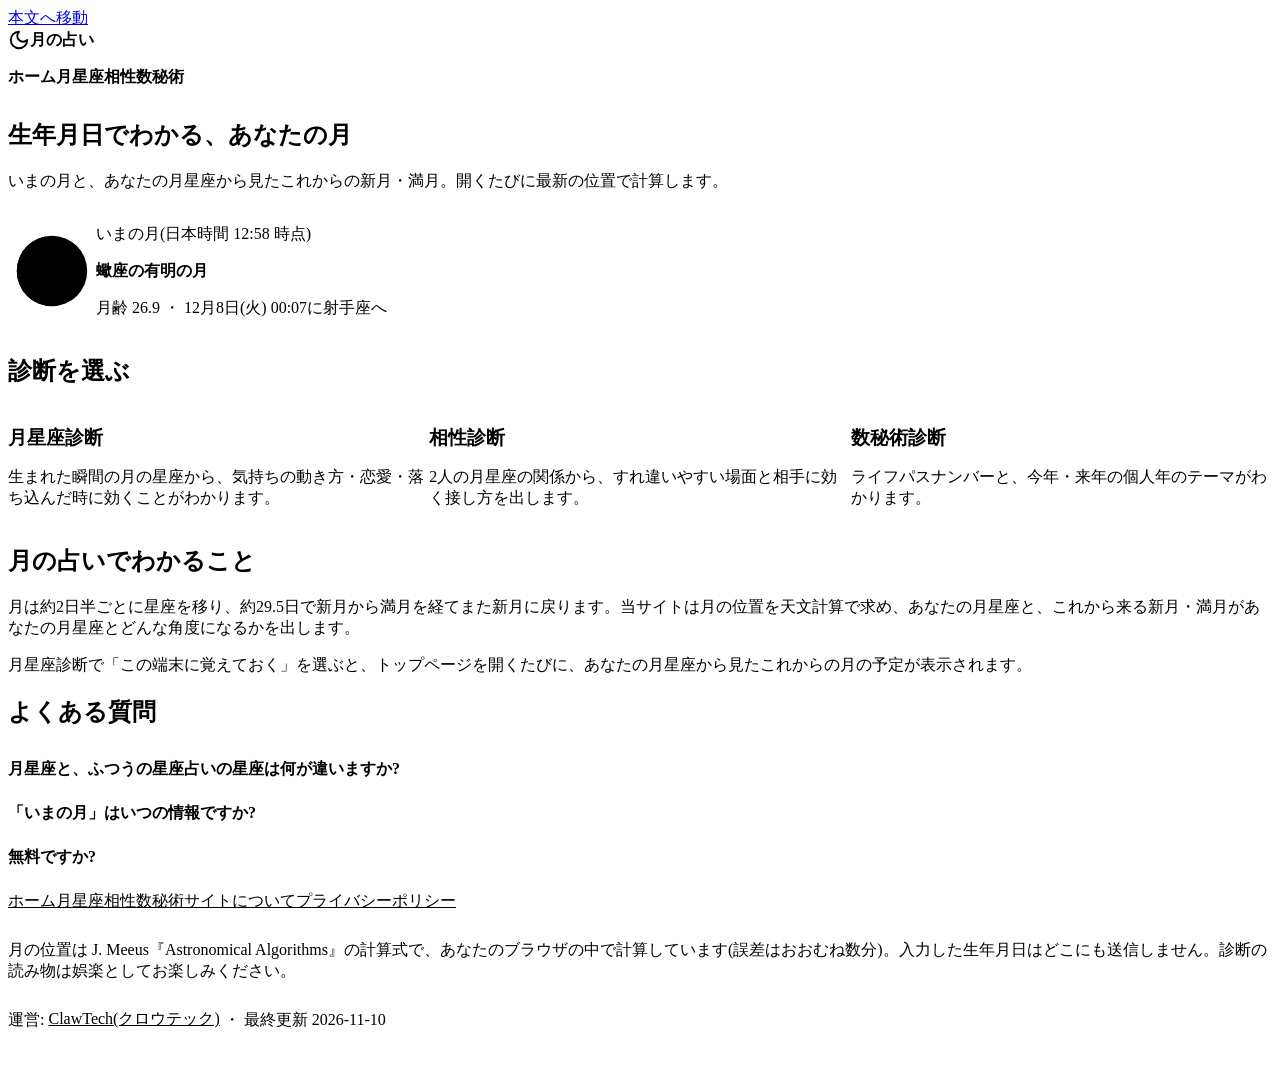
==== commit d05ba8e0: "月の占いを作り直し: 天文計算(Meeus)で月星座・切替時刻・新月満月、ct-ui化、偽待ち/ダミーリンク撤去 Co-Authored-By: Claude Opus 5.5 <noreply@an" ====
--- a/index.html
+++ b/index.html
@@ -1,182 +1,50 @@
 <!DOCTYPE html>
 <html lang="ja">
 <head>
-  <meta charset="UTF-8">
-  <meta name="viewport" content="width=device-width, initial-scale=1.0">
-  <title>月の占い｜数秘術・月星座・相性診断【無料】生年月日で診断</title>
-  <meta name="description" content="生年月日を入力するだけで数秘術・月星座・相性診断が無料でできます。あなたの本質・恋愛傾向・運命のパートナーを宇宙のエネルギーで読み解きます。">
-  <meta name="keywords" content="占い,数秘術,月星座,相性診断,無料占い,生年月日,スピリチュアル,ライフパスナンバー">
-  <meta name="robots" content="index, follow">
-  <link rel="canonical" href="https://clawtech6477.github.io/tsuki-uranai/">
-
-  <!-- Open Graph -->
-  <meta property="og:title" content="月の占い｜数秘術・月星座・相性診断【無料】">
-  <meta property="og:description" content="生年月日を入力するだけで数秘術・月星座・相性診断が無料でできます。">
-  <meta property="og:type" content="website">
-  <meta property="og:url" content="https://clawtech6477.github.io/tsuki-uranai/">
-  <meta property="og:image" content="https://clawtech6477.github.io/tsuki-uranai/img/og-image.png">
-  <meta name="twitter:card" content="summary_large_image">
-
-  <!-- Google Fonts -->
-  <link rel="preconnect" href="https://fonts.googleapis.com">
-  <link rel="preconnect" href="https://fonts.gstatic.com" crossorigin>
-  <link rel="preload" as="style" href="https://fonts.googleapis.com/css2?family=Noto+Sans+JP:wght@400;600;700&display=optional" onload="this.onload=null;this.rel='stylesheet'"><noscript><link rel="preload" as="style" href="https://fonts.googleapis.com/css2?family=Noto+Sans+JP:wght@400;600;700&display=optional" onload="this.onload=null;this.rel='stylesheet'"><noscript><link rel="stylesheet" href="https://fonts.googleapis.com/css2?family=Noto+Sans+JP:wght@400;600;700&display=optional"></noscript></noscript>
-
-  <!-- Google AdSense -->
-
-  <link rel="stylesheet" href="css/style.css">
-
-  <!-- Structured Data -->
-  <script type="application/ld+json">
-  {
-    "@context": "https://schema.org",
-    "@type": "WebSite",
-    "name": "月の占い",
-    "url": "https://clawtech6477.github.io/tsuki-uranai/",
-    "description": "生年月日から数秘術・月星座・相性診断ができる無料スピリチュアル診断サイト",
-    "dateModified": "2026-10-29",
-    "publisher": { "@type": "Organization", "name": "ClawTech", "url": "https://clawtechjp.com/" },
-    "potentialAction": {
-      "@type": "SearchAction",
-      "target": "https://clawtech6477.github.io/tsuki-uranai/search?q={search_term_string}",
-      "query-input": "required name=search_term_string"
-    }
-  }
-  </script>
+<meta charset="UTF-8">
+<meta name="viewport" content="width=device-width, initial-scale=1">
+<title>月の占い｜月星座・相性・数秘術を生年月日で無料診断</title>
+<meta name="description" content="生年月日から月星座・相性・数秘術を無料で診断。月の位置を天文計算で求め、星座が切り替わる日は時刻まで表示します。いまの月の星座と月齢、次の新月・満月があなたにどう関わるかも毎日わかります。">
+<link rel="canonical" href="https://tsuki.clawtechjp.com/index.html">
+<meta property="og:title" content="月の占い｜月星座・相性・数秘術を生年月日で無料診断">
+<meta property="og:description" content="生年月日から月星座・相性・数秘術を無料で診断。月の位置を天文計算で求め、星座が切り替わる日は時刻まで表示します。いまの月の星座と月齢、次の新月・満月があなたにどう関わるかも毎日わかります。">
+<meta property="og:type" content="website">
+<meta property="og:url" content="https://tsuki.clawtechjp.com/index.html">
+<meta property="og:site_name" content="月の占い">
+<meta name="twitter:card" content="summary">
+<meta name="color-scheme" content="light dark">
+<link rel="icon" href="data:image/svg+xml,%3Csvg xmlns=%22http://www.w3.org/2000/svg%22 viewBox=%220 0 24 24%22%3E%3Cpath d=%22M12 3a6 6 0 0 0 9 9 9 9 0 1 1-9-9Z%22 fill=%22%23e0a020%22/%3E%3C/svg%3E">
+<link rel="stylesheet" href="https://clawtechjp.com/ui/ct-ui.css">
+<link rel="stylesheet" href="css/tsuki.css">
+<script type="application/ld+json">[{"@context": "https://schema.org", "@type": "WebPage", "name": "月の占い｜月星座・相性・数秘術を生年月日で無料診断", "url": "https://tsuki.clawtechjp.com/", "description": "生年月日から月星座・相性・数秘術を無料で診断。月の位置を天文計算で求め、星座が切り替わる日は時刻まで表示します。いまの月の星座と月齢、次の新月・満月があなたにどう関わるかも毎日わかります。", "dateModified": "2026-11-10", "inLanguage": "ja", "publisher": {"@type": "Organization", "name": "ClawTech", "url": "https://clawtechjp.com/"}, "isPartOf": {"@type": "WebSite", "name": "月の占い", "url": "https://tsuki.clawtechjp.com/"}}, {"@context": "https://schema.org", "@type": "FAQPage", "mainEntity": [{"@type": "Question", "name": "月星座と、ふつうの星座占いの星座は何が違いますか?", "acceptedAnswer": {"@type": "Answer", "text": "ふつうの星座占いは誕生日に太陽があった星座(太陽星座)で、人から見える性格を表すとされます。月星座は月があった星座で、気持ちの動き方や安心するものなど内側の自分を表すとされます。"}}, {"@type": "Question", "name": "「いまの月」はいつの情報ですか?", "acceptedAnswer": {"@type": "Answer", "text": "ページを開いた時刻の月を、あなたのブラウザで計算しています。開くたびに最新になります。"}}, {"@type": "Question", "name": "無料ですか?", "acceptedAnswer": {"@type": "Answer", "text": "すべて無料で、登録も不要です。"}}]}, {"@context": "https://schema.org", "@type": "WebSite", "name": "月の占い", "url": "https://tsuki.clawtechjp.com/", "inLanguage": "ja"}]</script>
 <script async src="https://www.googletagmanager.com/gtag/js?id=G-RZ1TP2K3N0"></script>
 <script>window.dataLayer=window.dataLayer||[];function gtag(){dataLayer.push(arguments);}gtag('js',new Date());gtag('config','G-RZ1TP2K3N0');</script>
 </head>
 <body>
+<a class="ct-skip" href="#main">本文へ移動</a>
+<header class="ct-header tk-header"><div class="ct-container ct-header__in"><a class="tk-brand" href="index.html"><svg width="22" height="22" viewBox="0 0 24 24" fill="none" stroke="currentColor" stroke-width="2" stroke-linecap="round" stroke-linejoin="round" aria-hidden="true"><path d="M12 3a6 6 0 0 0 9 9 9 9 0 1 1-9-9Z"/></svg>月の占い</a><nav class="tk-nav" aria-label="メイン"><a href="index.html" aria-current="page">ホーム</a><a href="tsuki.html">月星座</a><a href="aisho.html">相性</a><a href="suuhi.html">数秘術</a></nav></div></header>
+<main id="main" class="ct-container">
 
-<header>
-  <div class="site-logo">
-    <span class="moon-icon">🌙</span>月の占い
-  </div>
-  <p class="site-tagline">— 宇宙のエネルギーで読み解く、あなたの本質と運命 —</p>
-</header>
+<section class="ct-section" style="padding-top:var(--ct-s-5)">
+<h1 class="ct-h1">生年月日でわかる、あなたの月</h1>
+<p class="ct-lead">いまの月と、あなたの月星座から見たこれからの新月・満月。開くたびに最新の位置で計算します。</p>
+</section>
 
-<nav>
-  <div class="nav-inner">
-    <a href="index.html" class="active">ホーム</a>
-    <a href="suuhi.html">数秘術</a>
-    <a href="tsuki.html">月星座</a>
-    <a href="aisho.html">相性診断</a>
-    <a href="about.html">サイトについて</a>
-  </div>
-</nav>
+<section class="ct-panel ct-panel--raised" id="today-moon" aria-live="polite"><p>いまの月を計算しています。JavaScriptが無効な場合は表示されません。</p></section>
+<section class="ct-section"><h2 class="ct-h2">診断を選ぶ</h2><div class="tk-cards">
+<a href="tsuki.html"><div class="ct-panel"><h3 class="ct-h3">月星座診断</h3><p class="ct-caption">生まれた瞬間の月の星座から、気持ちの動き方・恋愛・落ち込んだ時に効くことがわかります。</p></div></a><a href="aisho.html"><div class="ct-panel"><h3 class="ct-h3">相性診断</h3><p class="ct-caption">2人の月星座の関係から、すれ違いやすい場面と相手に効く接し方を出します。</p></div></a><a href="suuhi.html"><div class="ct-panel"><h3 class="ct-h3">数秘術診断</h3><p class="ct-caption">ライフパスナンバーと、今年・来年の個人年のテーマがわかります。</p></div></a>
+</div></section>
+<section class="ct-section"><h2 class="ct-h2">月の占いでわかること</h2><div class="ct-body">
+<p>月は約2日半ごとに星座を移り、約29.5日で新月から満月を経てまた新月に戻ります。当サイトは月の位置を天文計算で求め、あなたの月星座と、これから来る新月・満月があなたの月星座とどんな角度になるかを出します。</p>
+<p>月星座診断で「この端末に覚えておく」を選ぶと、トップページを開くたびに、あなたの月星座から見たこれからの月の予定が表示されます。</p></div></section>
+<section class="ct-section tk-faq"><h2 class="ct-h2">よくある質問</h2><details><summary>月星座と、ふつうの星座占いの星座は何が違いますか?</summary><p>ふつうの星座占いは誕生日に太陽があった星座(太陽星座)で、人から見える性格を表すとされます。月星座は月があった星座で、気持ちの動き方や安心するものなど内側の自分を表すとされます。</p></details><details><summary>「いまの月」はいつの情報ですか?</summary><p>ページを開いた時刻の月を、あなたのブラウザで計算しています。開くたびに最新になります。</p></details><details><summary>無料ですか?</summary><p>すべて無料で、登録も不要です。</p></details></section>
 
-<main>
-
-  <!-- Hero -->
-  <div class="hero">
-    <span class="hero-moon">🌕</span>
-    <h1>あなたの宇宙的な本質を読み解く</h1>
-    <p class="hero-subtitle">今夜、あなたの運命が動き出す</p>
-  </div>
-
-  <!-- Feature Grid -->
-  <div class="feature-grid">
-    <div class="feature-card">
-      <span class="feature-icon">🔢</span>
-      <h2>数秘術</h2>
-      <p>生年月日の数字から「ライフパスナンバー」を算出。あなたの本質・才能・使命を数字が明かします。</p>
-      <div>
-        <a href="suuhi.html" class="btn-primary">今すぐ無料診断する</a>
-        <a href="about.html" class="btn-secondary">詳しく見る</a>
-      </div>
-    </div>
-    <div class="feature-card">
-      <span class="feature-icon">🌙</span>
-      <h2>月星座</h2>
-      <p>あなたが生まれた日の月の位置から「月星座」を割り出し、感情・内面・恋愛パターンを読み解きます。</p>
-      <div>
-        <a href="tsuki.html" class="btn-primary">今すぐ無料診断する</a>
-        <a href="about.html" class="btn-secondary">詳しく見る</a>
-      </div>
-    </div>
-    <div class="feature-card">
-      <span class="feature-icon">💑</span>
-      <h2>相性診断</h2>
-      <p>二人の生年月日から数秘術的な相性スコアを算出。恋愛・結婚・友情の深い相性を診断します。</p>
-      <div>
-        <a href="aisho.html" class="btn-primary">今すぐ無料診断する</a>
-        <a href="about.html" class="btn-secondary">詳しく見る</a>
-      </div>
-    </div>
-  </div>
-
-  <!-- Info Section -->
-  <div class="info-section">
-    <h2>🌟 なぜ数秘術・月星座が注目されているの？</h2>
-    <p>
-      近年、スピリチュアルな自己探求への関心が高まっています。数秘術と月星座は、西洋占星術や東洋占術に並ぶ古代からの叡智。生年月日という客観的な情報から、驚くほど正確にあなたの本質・感情パターン・人生の使命を読み解くことができます。
-    </p>
-    <p>
-      「なぜ自分はこんな行動をとってしまうのか」「理想のパートナーはどんな人か」「自分の本当の使命は何か」…そういった深い問いへのヒントを、宇宙のエネルギーが教えてくれます。
-    </p>
-
-    <div class="info-grid">
-      <div class="info-item">
-        <span class="info-icon">🔢</span>
-        <h3>数秘術とは</h3>
-        <p>ピタゴラスが体系化した古代の叡智。生年月日の数字を一桁に還元し、魂のテーマを読み解きます。</p>
-      </div>
-      <div class="info-item">
-        <span class="info-icon">🌙</span>
-        <h3>月星座とは</h3>
-        <p>誕生日の月の位置による星座。感情・本能・内なる自己を表す占星術の重要な要素です。</p>
-      </div>
-      <div class="info-item">
-        <span class="info-icon">💑</span>
-        <h3>相性診断とは</h3>
-        <p>二人の数秘術数値を比較し、宇宙的な相性スコアと関係の特徴・アドバイスを算出します。</p>
-      </div>
-      <div class="info-item">
-        <span class="info-icon">🔮</span>
-        <h3>本格鑑定との違い</h3>
-        <p>このサイトの診断は入門編。より詳しい鑑定はプロの占い師にご相談ください。</p>
-      </div>
-    </div>
-  </div>
-
-  <!-- FAQ -->
-  <div class="card" style="margin-top:40px;">
-    <h2 class="section-title" style="font-size:1.3rem;text-align:left;">よくある質問</h2>
-    <div class="faq-item">
-      <div class="faq-q">数秘術は本当に当たるの？</div>
-      <div class="faq-a">数秘術は古代から伝わる叡智で、多くの方が「驚くほど当たった」とおっしゃいます。ただし、あくまでも自己探求のヒントとしてご活用ください。</div>
-    </div>
-    <div class="faq-item">
-      <div class="faq-q">月星座と太陽星座（一般的な星座）の違いは？</div>
-      <div class="faq-a">太陽星座は誕生日の太陽の位置（性格の表面）を示し、月星座は月の位置（感情・内面・本能）を示します。月星座の方が「本当の自分」に近いと言われています。</div>
-    </div>
-    <div class="faq-item">
-      <div class="faq-q">相性が悪くても付き合えますか？</div>
-      <div class="faq-a">もちろんです！相性診断はあくまで傾向を示すもの。相性が低くても、お互いの理解と努力で素晴らしい関係を築いている方はたくさんいます。</div>
-    </div>
-    <div class="faq-item">
-      <div class="faq-q">無料で利用できますか？</div>
-      <div class="faq-a">はい、当サイトの数秘術・月星座・相性診断はすべて完全無料でご利用いただけます。</div>
-    </div>
-  </div>
 </main>
-
-<footer>
-  <div class="footer-links">
-    <a href="index.html">ホーム</a>
-    <a href="suuhi.html">数秘術</a>
-    <a href="tsuki.html">月星座</a>
-    <a href="aisho.html">相性診断</a>
-    <a href="about.html">サイトについて</a>
-    <a href="privacy.html">プライバシーポリシー</a>
-  </div>
-  <p>© 2024 月の占い | 本サイトの診断はエンターテインメント目的です</p>
-  <p>運営: <a href="https://clawtechjp.com/" target="_blank" rel="noopener">ClawTech（クロウテック）</a></p>
-  <p>最終更新：2026-10-29</p>
+<footer class="ct-container tk-foot">
+<nav aria-label="フッター"><a href="index.html">ホーム</a><a href="tsuki.html">月星座</a><a href="aisho.html">相性</a><a href="suuhi.html">数秘術</a><a href="about.html">サイトについて</a><a href="privacy.html">プライバシーポリシー</a></nav>
+<p class="ct-note">月の位置は J. Meeus『Astronomical Algorithms』の計算式で、あなたのブラウザの中で計算しています(誤差はおおむね数分)。入力した生年月日はどこにも送信しません。診断の読み物は娯楽としてお楽しみください。</p>
+<p>運営: <a href="https://clawtechjp.com/" rel="noopener">ClawTech(クロウテック)</a> ・ 最終更新 2026-11-10</p>
 </footer>
-
-<a href="#" class="scroll-top">↑</a>
-
-<script src="js/main.js"></script>
+<script defer src="https://clawtechjp.com/ui/ct-motion.js"></script><script defer src="js/data.js"></script><script defer src="js/astro.js"></script><script defer src="js/site.js"></script>
 </body>
 </html>
--- a/css/tsuki.css
+++ b/css/tsuki.css
@@ -0,0 +1,45 @@
+/* 月の占い サイト固有(トークンのみ使用。部品は ct-ui.css) */
+html,body{overflow-x:hidden}
+.tk-brand{font-weight:700;text-decoration:none;color:inherit;display:inline-flex;align-items:center;gap:var(--ct-s-2)}
+.tk-nav{display:flex;gap:var(--ct-s-1);flex-wrap:wrap}
+.tk-nav a{min-height:44px;display:inline-flex;align-items:center;padding:0 var(--ct-s-3);border-radius:var(--ct-r-pill);text-decoration:none;color:var(--ct-text-2);font-size:var(--ct-fs-sm);font-weight:600}
+.tk-nav a[aria-current="page"]{background:var(--ct-surface-2);color:var(--ct-text)}
+@media (max-width:560px){.tk-header .ct-header__in{flex-direction:column;align-items:flex-start;padding-block:var(--ct-s-2)}.tk-nav{margin-inline:calc(var(--ct-s-3)*-1)}}
+.tk-moon__dark{fill:var(--ct-surface-2);stroke:var(--ct-line-strong);stroke-width:1}
+.tk-moon__lit{fill:var(--ct-warn)}
+.tk-today,.tk-hero{display:flex;gap:var(--ct-s-5);align-items:center}
+.tk-today__main{font-size:var(--ct-fs-xl);font-weight:700;line-height:1.3}
+.tk-big{font-size:var(--ct-fs-3xl);font-weight:700;line-height:1.2}
+.tk-mid{font-size:var(--ct-fs-xl);font-weight:700}
+.tk-num{flex:none;width:96px;height:96px;border-radius:50%;display:grid;place-items:center;background:var(--ct-accent-soft);color:var(--ct-accent);font-size:var(--ct-fs-3xl);font-weight:700}
+.tk-mine{margin-top:var(--ct-s-5);padding-top:var(--ct-s-5);border-top:1px solid var(--ct-line)}
+.tk-sched{list-style:none;padding:0;margin:var(--ct-s-3) 0 0;display:grid;gap:var(--ct-s-4)}
+.tk-sched li{display:grid;grid-template-columns:9.5em 1fr;gap:var(--ct-s-3)}
+.tk-sched p{margin:var(--ct-s-1) 0 0;color:var(--ct-text-2)}
+.tk-when{font-size:var(--ct-fs-sm);color:var(--ct-text-2);padding-top:2px}
+@media (max-width:480px){.tk-sched li{grid-template-columns:1fr;gap:0}}
+.tk-switch{margin-top:var(--ct-s-3);gap:var(--ct-s-2)}
+.tk-border b{display:block;margin-bottom:var(--ct-s-2)}
+.tk-pair{display:grid;grid-template-columns:1fr auto 1fr;align-items:center;gap:var(--ct-s-3);text-align:center}
+.tk-pair__mid{color:var(--ct-text-3)}
+.tk-link{background:none;border:0;padding:0 var(--ct-s-1);color:var(--ct-link);text-decoration:underline;font:inherit;cursor:pointer;min-height:44px}
+.tk-check{display:flex;gap:var(--ct-s-2);align-items:center;min-height:44px;font-size:var(--ct-fs-sm)}
+.tk-check input{width:20px;height:20px;accent-color:var(--ct-accent)}
+.tk-cards{display:grid;gap:var(--ct-s-4);grid-template-columns:repeat(auto-fit,minmax(min(100%,240px),1fr))}
+.tk-cards a{display:block;text-decoration:none;color:inherit;height:100%}
+.tk-cards a:hover .ct-panel,.tk-cards a:focus-visible .ct-panel{box-shadow:var(--ct-shadow-2)}
+.tk-cards .ct-h3{margin-bottom:var(--ct-s-2)}
+.tk-signs{display:grid;gap:var(--ct-s-3);grid-template-columns:repeat(auto-fit,minmax(min(100%,220px),1fr));padding:0;list-style:none}
+.tk-signs li{background:var(--ct-surface-2);border-radius:var(--ct-r-md);padding:var(--ct-s-4)}
+.tk-signs b{display:block;margin-bottom:var(--ct-s-1)}
+.tk-signs p{margin:0;font-size:var(--ct-fs-sm);color:var(--ct-text-2)}
+.tk-faq details{border-bottom:1px solid var(--ct-line);padding-block:var(--ct-s-3)}
+.tk-faq summary{cursor:pointer;font-weight:600;min-height:44px;display:flex;align-items:center}
+.tk-faq p{color:var(--ct-text-2);margin:var(--ct-s-2) 0 0}
+.tk-foot{padding-block:var(--ct-s-7);margin-top:var(--ct-s-7);border-top:1px solid var(--ct-line);font-size:var(--ct-fs-sm);color:var(--ct-text-2)}
+.tk-foot nav{display:flex;flex-wrap:wrap;gap:var(--ct-s-2) var(--ct-s-4);margin-bottom:var(--ct-s-4)}
+.tk-foot a{color:inherit;min-height:44px;display:inline-flex;align-items:center}
+[hidden]{display:none!important}
+.tk-result{outline:none;scroll-margin-top:72px}
+.ct-field__err{display:none;color:var(--ct-error)}
+.ct-field.is-error .ct-field__err{display:block}
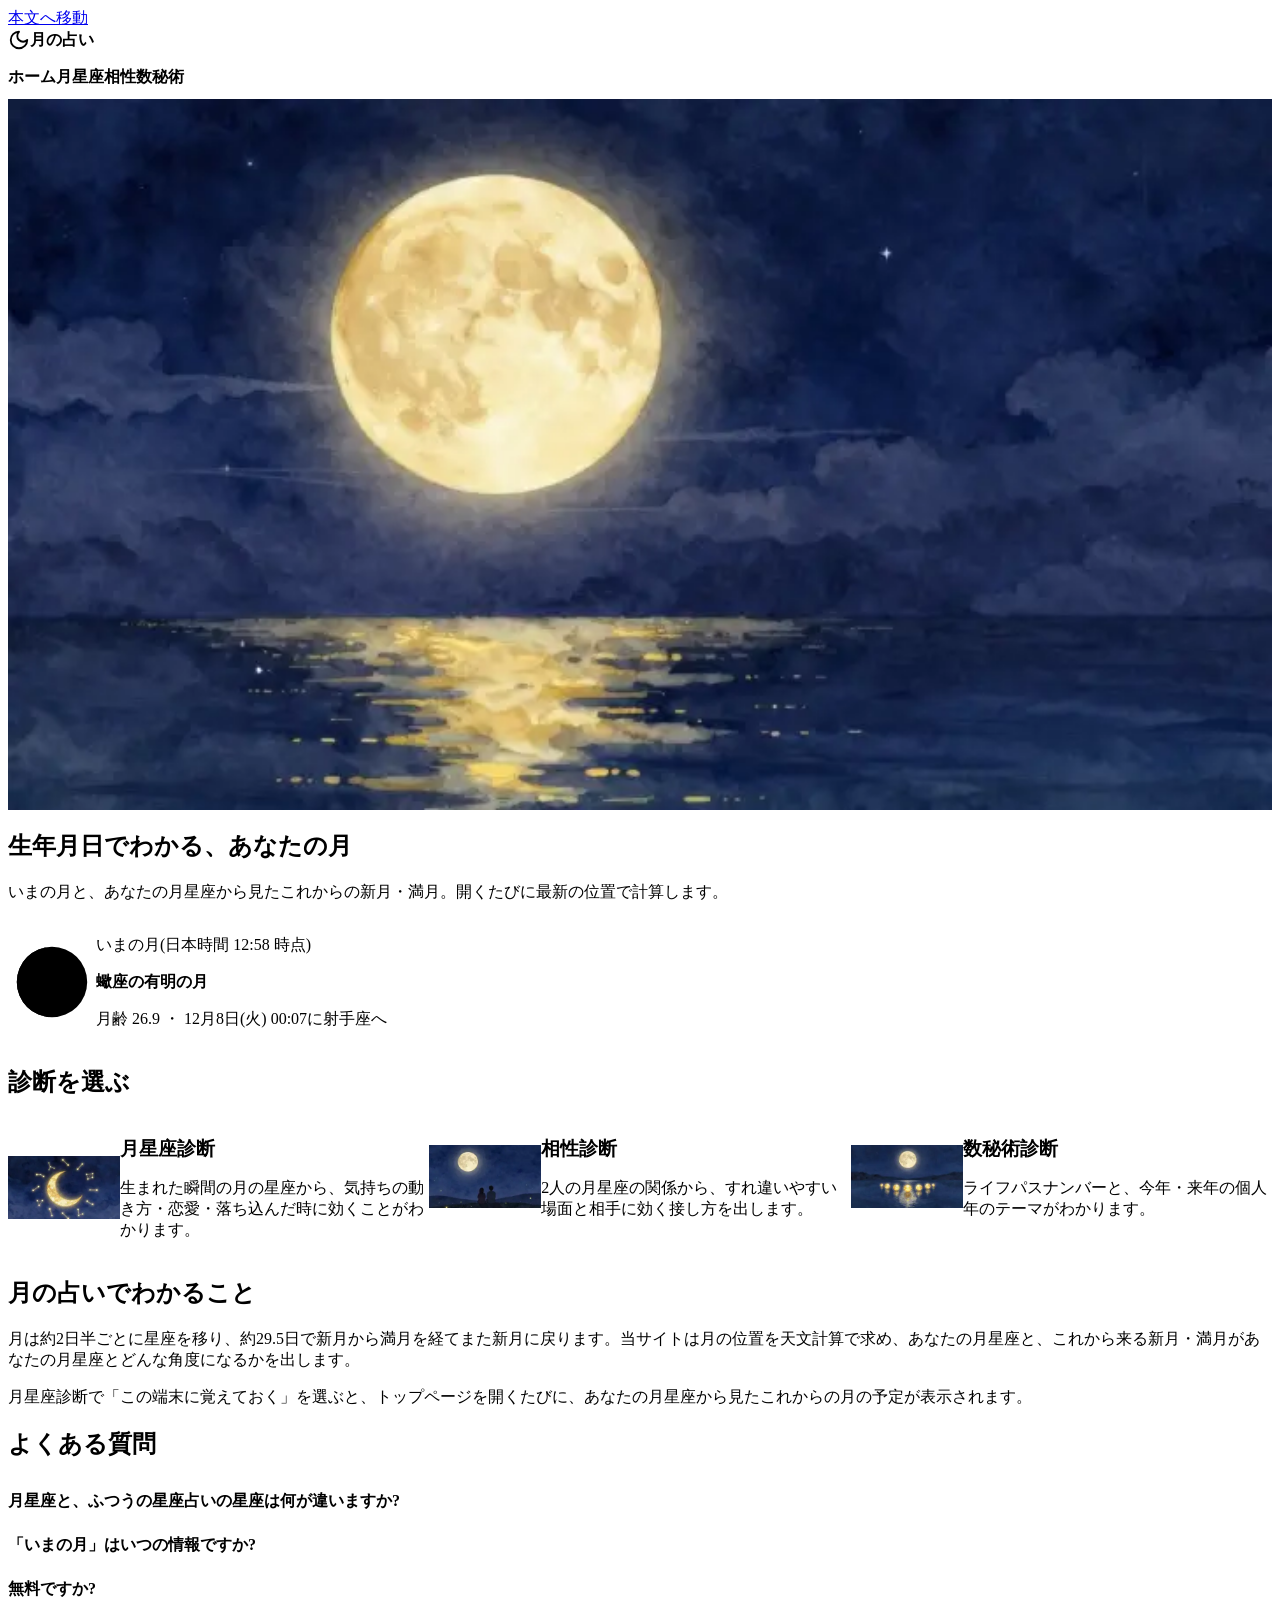
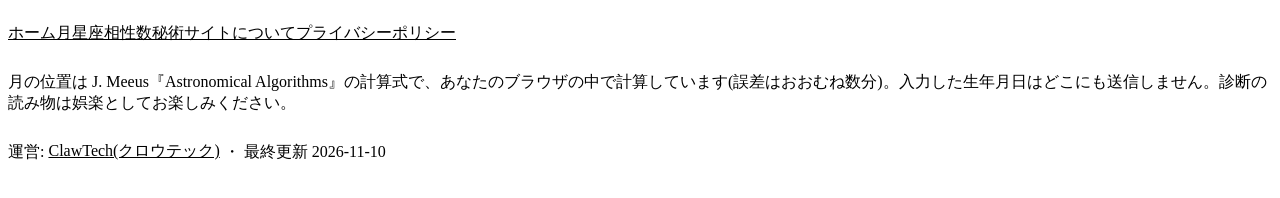
==== commit ab4f9495: "月の占い: ローカル生成の水彩イラストを追加(ページヒーロー4枚・月星座12枚・診断カードのサムネ)、OGP画像、iPhone表示の改行/余白/新月表示を修正 Co-Authored-By: Clau" ====
--- a/index.html
+++ b/index.html
@@ -11,7 +11,10 @@
 <meta property="og:type" content="website">
 <meta property="og:url" content="https://tsuki.clawtechjp.com/index.html">
 <meta property="og:site_name" content="月の占い">
-<meta name="twitter:card" content="summary">
+<meta property="og:image" content="https://tsuki.clawtechjp.com/img/og.jpg">
+<meta property="og:image:width" content="1120">
+<meta property="og:image:height" content="630">
+<meta name="twitter:card" content="summary_large_image">
 <meta name="color-scheme" content="light dark">
 <link rel="icon" href="data:image/svg+xml,%3Csvg xmlns=%22http://www.w3.org/2000/svg%22 viewBox=%220 0 24 24%22%3E%3Cpath d=%22M12 3a6 6 0 0 0 9 9 9 9 0 1 1-9-9Z%22 fill=%22%23e0a020%22/%3E%3C/svg%3E">
 <link rel="stylesheet" href="https://clawtechjp.com/ui/ct-ui.css">
@@ -25,14 +28,14 @@
 <header class="ct-header tk-header"><div class="ct-container ct-header__in"><a class="tk-brand" href="index.html"><svg width="22" height="22" viewBox="0 0 24 24" fill="none" stroke="currentColor" stroke-width="2" stroke-linecap="round" stroke-linejoin="round" aria-hidden="true"><path d="M12 3a6 6 0 0 0 9 9 9 9 0 1 1-9-9Z"/></svg>月の占い</a><nav class="tk-nav" aria-label="メイン"><a href="index.html" aria-current="page">ホーム</a><a href="tsuki.html">月星座</a><a href="aisho.html">相性</a><a href="suuhi.html">数秘術</a></nav></div></header>
 <main id="main" class="ct-container">
 
-<section class="ct-section" style="padding-top:var(--ct-s-5)">
-<h1 class="ct-h1">生年月日でわかる、あなたの月</h1>
+<figure class="tk-heroimg"><img src="img/hero-720.webp" srcset="img/hero-720.webp 720w, img/hero-1280.webp 1280w" sizes="(max-width: 760px) 100vw, 720px" width="1280" height="720" alt="夜の海に昇る満月の水彩イラスト" fetchpriority="high" decoding="async"></figure><section class="ct-section" style="padding-top:var(--ct-s-5);padding-bottom:var(--ct-s-2)">
+<h1 class="ct-h1"><span class="tk-nw">生年月日でわかる、</span><span class="tk-nw">あなたの月</span></h1>
 <p class="ct-lead">いまの月と、あなたの月星座から見たこれからの新月・満月。開くたびに最新の位置で計算します。</p>
 </section>
 
 <section class="ct-panel ct-panel--raised" id="today-moon" aria-live="polite"><p>いまの月を計算しています。JavaScriptが無効な場合は表示されません。</p></section>
 <section class="ct-section"><h2 class="ct-h2">診断を選ぶ</h2><div class="tk-cards">
-<a href="tsuki.html"><div class="ct-panel"><h3 class="ct-h3">月星座診断</h3><p class="ct-caption">生まれた瞬間の月の星座から、気持ちの動き方・恋愛・落ち込んだ時に効くことがわかります。</p></div></a><a href="aisho.html"><div class="ct-panel"><h3 class="ct-h3">相性診断</h3><p class="ct-caption">2人の月星座の関係から、すれ違いやすい場面と相手に効く接し方を出します。</p></div></a><a href="suuhi.html"><div class="ct-panel"><h3 class="ct-h3">数秘術診断</h3><p class="ct-caption">ライフパスナンバーと、今年・来年の個人年のテーマがわかります。</p></div></a>
+<a href="tsuki.html"><div class="ct-panel tk-cardimg"><img src="img/hero_tsuki-320.webp" width="320" height="180" loading="lazy" alt=""><div><h3 class="ct-h3">月星座診断</h3><p class="ct-caption">生まれた瞬間の月の星座から、気持ちの動き方・恋愛・落ち込んだ時に効くことがわかります。</p></div></div></a><a href="aisho.html"><div class="ct-panel tk-cardimg"><img src="img/hero_aisho-320.webp" width="320" height="180" loading="lazy" alt=""><div><h3 class="ct-h3">相性診断</h3><p class="ct-caption">2人の月星座の関係から、すれ違いやすい場面と相手に効く接し方を出します。</p></div></div></a><a href="suuhi.html"><div class="ct-panel tk-cardimg"><img src="img/hero_suuhi-320.webp" width="320" height="180" loading="lazy" alt=""><div><h3 class="ct-h3">数秘術診断</h3><p class="ct-caption">ライフパスナンバーと、今年・来年の個人年のテーマがわかります。</p></div></div></a>
 </div></section>
 <section class="ct-section"><h2 class="ct-h2">月の占いでわかること</h2><div class="ct-body">
 <p>月は約2日半ごとに星座を移り、約29.5日で新月から満月を経てまた新月に戻ります。当サイトは月の位置を天文計算で求め、あなたの月星座と、これから来る新月・満月があなたの月星座とどんな角度になるかを出します。</p>
--- a/css/tsuki.css
+++ b/css/tsuki.css
@@ -43,3 +43,17 @@
 .tk-result{outline:none;scroll-margin-top:72px}
 .ct-field__err{display:none;color:var(--ct-error)}
 .ct-field.is-error .ct-field__err{display:block}
+/* イラスト(ローカル生成・水彩) */
+.tk-heroimg{margin:var(--ct-s-4) 0 0;border-radius:var(--ct-r-lg);overflow:hidden;box-shadow:var(--ct-shadow-2);aspect-ratio:16/9;background:var(--ct-surface-2)}
+.tk-heroimg img{display:block;width:100%;height:100%;object-fit:cover}
+.tk-signs li{display:flex;gap:var(--ct-s-3);align-items:flex-start}
+.tk-signs li img{flex:none;width:64px;height:64px;border-radius:var(--ct-r-md);object-fit:cover}
+.tk-signart{margin:0;border-radius:var(--ct-r-lg);overflow:hidden;box-shadow:var(--ct-shadow-1);max-width:360px;aspect-ratio:1;background:var(--ct-surface-2)}
+.tk-signart img{display:block;width:100%;height:100%;object-fit:cover}
+.tk-pair .tk-art{display:block;width:100%;max-width:180px;height:auto;aspect-ratio:1;margin:0 auto var(--ct-s-2);border-radius:var(--ct-r-md);object-fit:cover;box-shadow:var(--ct-shadow-1)}
+.tk-nw{display:inline-block}
+/* 月の影: 明るい画面では夜空色、暗い画面では面の色(新月でも月の形が見える) */
+.tk-moon__dark{fill:var(--ct-text-2)}
+@media (prefers-color-scheme:dark){.tk-moon__dark{fill:var(--ct-surface-2)}}
+.tk-cardimg{display:flex;gap:var(--ct-s-4);align-items:center}
+.tk-cardimg img{flex:0 0 112px;width:112px;height:auto;aspect-ratio:16/9;object-fit:cover;border-radius:var(--ct-r-md)}
